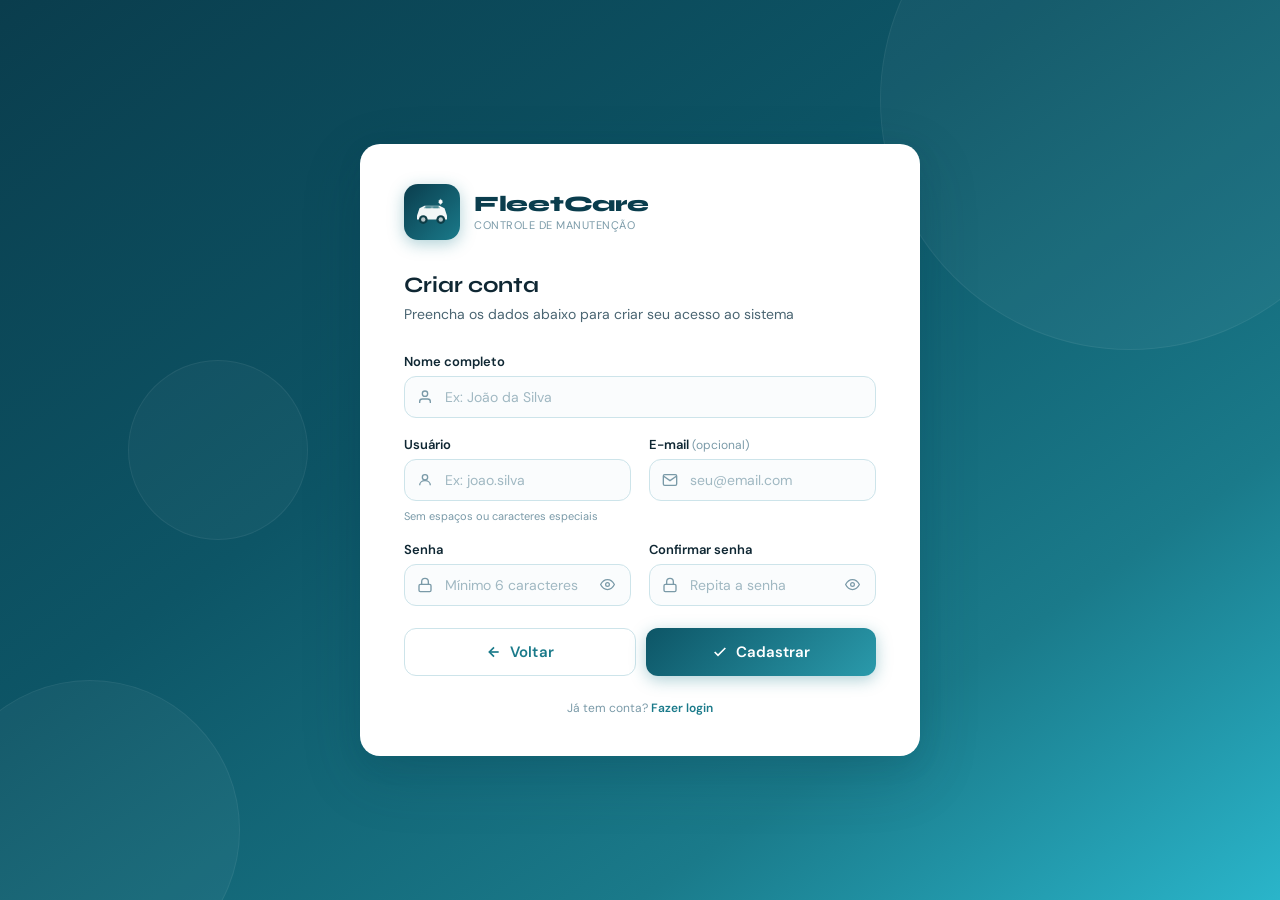
==== cadastro.html @ 8d5acd86 "Add files via upload" ====
<!DOCTYPE html>
<html lang="pt-BR">
<head>
  <meta charset="UTF-8"/>
  <meta name="viewport" content="width=device-width, initial-scale=1.0"/>
  <title>FleetCare – Cadastro</title>
  <link rel="icon" href="data:image/svg+xml,<svg xmlns='http://www.w3.org/2000/svg' viewBox='0 0 100 100'><text y='.9em' font-size='90'>🚗</text></svg>"/>
  <link href="https://fonts.googleapis.com/css2?family=Syne:wght@400;600;700;800&family=DM+Sans:ital,opsz,wght@0,9..40,300;0,9..40,400;0,9..40,500;1,9..40,300&display=swap" rel="stylesheet"/>
  <link rel="stylesheet" href="auth.css"/>
</head>
<body>

  <div class="auth-bg">
    <div class="auth-bg-shapes">
      <div class="shape shape-1"></div>
      <div class="shape shape-2"></div>
      <div class="shape shape-3"></div>
    </div>

    <div class="auth-card auth-card-wide">

      <!-- LOGO -->
      <div class="auth-logo">
        <div class="auth-logo-icon">
          <svg viewBox="0 0 64 64" fill="none" xmlns="http://www.w3.org/2000/svg">
            <path d="M8 38 L12 26 L20 22 L44 22 L52 26 L56 38 L56 44 L8 44 Z" fill="white" opacity="0.95"/>
            <path d="M19 26 L22 22 L42 22 L45 26 Z" fill="#1a6b78" opacity="0.6"/>
            <rect x="22" y="23" width="8" height="3" rx="1" fill="#1a6b78" opacity="0.5"/>
            <rect x="34" y="23" width="8" height="3" rx="1" fill="#1a6b78" opacity="0.5"/>
            <circle cx="18" cy="44" r="7" fill="#0d3d47"/>
            <circle cx="18" cy="44" r="3.5" fill="white" opacity="0.7"/>
            <circle cx="46" cy="44" r="7" fill="#0d3d47"/>
            <circle cx="46" cy="44" r="3.5" fill="white" opacity="0.7"/>
            <g transform="translate(38,8) scale(0.55)">
              <circle cx="14" cy="14" r="5" fill="white" opacity="0.9"/>
              <path d="M14 4 L15.5 8.5 L18 7 L17 10.5 L21 11 L18.5 14 L21 17 L17 17.5 L18 21 L15.5 19.5 L14 24 L12.5 19.5 L10 21 L11 17.5 L7 17 L9.5 14 L7 11 L11 10.5 L10 7 L12.5 8.5 Z" fill="white" opacity="0.9"/>
            </g>
          </svg>
        </div>
        <div>
          <div class="auth-logo-name">FleetCare</div>
          <div class="auth-logo-sub">Controle de Manutenção</div>
        </div>
      </div>

      <!-- TÍTULO -->
      <div class="auth-header">
        <h1 class="auth-title">Criar conta</h1>
        <p class="auth-desc">Preencha os dados abaixo para criar seu acesso ao sistema</p>
      </div>

      <!-- FORMULÁRIO CADASTRO -->
      <div class="auth-form">

        <div class="form-grid-2">

          <div class="form-group form-span-2">
            <label class="form-label">Nome completo</label>
            <div class="input-wrapper">
              <span class="input-icon">
                <svg width="16" height="16" viewBox="0 0 24 24" fill="none" stroke="currentColor" stroke-width="2"><path d="M20 21v-2a4 4 0 0 0-4-4H8a4 4 0 0 0-4 4v2"/><circle cx="12" cy="7" r="4"/></svg>
              </span>
              <input type="text" class="form-input" id="cadNome" placeholder="Ex: João da Silva" autocomplete="name"/>
            </div>
          </div>

          <div class="form-group">
            <label class="form-label">Usuário</label>
            <div class="input-wrapper">
              <span class="input-icon">
                <svg width="16" height="16" viewBox="0 0 24 24" fill="none" stroke="currentColor" stroke-width="2"><circle cx="12" cy="8" r="4"/><path d="M4 20c0-4 3.6-7 8-7s8 3 8 7"/></svg>
              </span>
              <input type="text" class="form-input" id="cadUsuario" placeholder="Ex: joao.silva" autocomplete="username"/>
            </div>
            <span class="form-hint">Sem espaços ou caracteres especiais</span>
          </div>

          <div class="form-group">
            <label class="form-label">E-mail <span class="form-optional">(opcional)</span></label>
            <div class="input-wrapper">
              <span class="input-icon">
                <svg width="16" height="16" viewBox="0 0 24 24" fill="none" stroke="currentColor" stroke-width="2"><path d="M4 4h16c1.1 0 2 .9 2 2v12c0 1.1-.9 2-2 2H4c-1.1 0-2-.9-2-2V6c0-1.1.9-2 2-2z"/><polyline points="22,6 12,13 2,6"/></svg>
              </span>
              <input type="email" class="form-input" id="cadEmail" placeholder="seu@email.com" autocomplete="email"/>
            </div>
          </div>

          <div class="form-group">
            <label class="form-label">Senha</label>
            <div class="input-wrapper">
              <span class="input-icon">
                <svg width="16" height="16" viewBox="0 0 24 24" fill="none" stroke="currentColor" stroke-width="2"><rect x="3" y="11" width="18" height="11" rx="2"/><path d="M7 11V7a5 5 0 0 1 10 0v4"/></svg>
              </span>
              <input type="password" class="form-input" id="cadSenha" placeholder="Mínimo 6 caracteres" autocomplete="new-password" oninput="checkSenhaForte()" onkeydown="if(event.key==='Enter') cadastrar()"/>
              <button class="toggle-pass" onclick="togglePass('cadSenha', this)" tabindex="-1">
                <svg width="15" height="15" viewBox="0 0 24 24" fill="none" stroke="currentColor" stroke-width="2"><path d="M1 12s4-8 11-8 11 8 11 8-4 8-11 8-11-8-11-8z"/><circle cx="12" cy="12" r="3"/></svg>
              </button>
            </div>
            <div class="senha-forte" id="senhaForte" style="display:none">
              <div class="senha-barra"><div class="senha-barra-fill" id="senhaBarraFill"></div></div>
              <span class="senha-label" id="senhaLabel"></span>
            </div>
          </div>

          <div class="form-group">
            <label class="form-label">Confirmar senha</label>
            <div class="input-wrapper">
              <span class="input-icon">
                <svg width="16" height="16" viewBox="0 0 24 24" fill="none" stroke="currentColor" stroke-width="2"><rect x="3" y="11" width="18" height="11" rx="2"/><path d="M7 11V7a5 5 0 0 1 10 0v4"/></svg>
              </span>
              <input type="password" class="form-input" id="cadConfirma" placeholder="Repita a senha" autocomplete="new-password" onkeydown="if(event.key==='Enter') cadastrar()"/>
              <button class="toggle-pass" onclick="togglePass('cadConfirma', this)" tabindex="-1">
                <svg width="15" height="15" viewBox="0 0 24 24" fill="none" stroke="currentColor" stroke-width="2"><path d="M1 12s4-8 11-8 11 8 11 8-4 8-11 8-11-8-11-8z"/><circle cx="12" cy="12" r="3"/></svg>
              </button>
            </div>
          </div>

        </div>

        <div id="cadErro" class="auth-erro" style="display:none"></div>

        <div class="auth-actions auth-actions-2">
          <button class="btn-auth btn-outline-auth" onclick="voltar()">
            <svg width="16" height="16" viewBox="0 0 24 24" fill="none" stroke="currentColor" stroke-width="2.5"><line x1="19" y1="12" x2="5" y2="12"/><polyline points="12 19 5 12 12 5"/></svg>
            Voltar
          </button>
          <button class="btn-auth btn-primary-auth" onclick="cadastrar()">
            <svg width="16" height="16" viewBox="0 0 24 24" fill="none" stroke="currentColor" stroke-width="2.5"><polyline points="20 6 9 17 4 12"/></svg>
            Cadastrar
          </button>
        </div>

      </div>

      <div class="auth-footer">
        <span>Já tem conta? <a href="login.html" class="auth-link">Fazer login</a></span>
      </div>

    </div>
  </div>

  <div class="toast" id="toast"></div>

  <script src="auth.js"></script>
</body>
</html>
---- auth.css ----
/* ===================================================
   FleetCare – Auth Pages (Login + Cadastro)
   =================================================== */

:root {
  --petrol: #1a7a8a;
  --petrol-dark: #0d5566;
  --petrol-deeper: #0a3d4d;
  --petrol-light: #2a9aab;
  --petrol-pale: #e6f4f7;
  --petrol-faint: #f0f9fb;
  --accent: #f0a500;
  --success: #16a34a;
  --success-light: #dcfce7;
  --danger: #dc2626;
  --danger-light: #fee2e2;
  --warning: #d97706;
  --warning-light: #fef3c7;
  --text: #0f2733;
  --text-muted: #4a6572;
  --text-light: #7a9aa8;
  --border: #cde4ea;
  --surface: #ffffff;
  --shadow-lg: 0 20px 60px rgba(10,60,77,0.18), 0 8px 24px rgba(10,60,77,0.1);
  --radius: 12px;
  --radius-lg: 20px;
}

*, *::before, *::after { box-sizing: border-box; margin: 0; padding: 0; }
html { scroll-behavior: smooth; }

body {
  font-family: 'DM Sans', sans-serif;
  min-height: 100vh;
  display: flex;
  align-items: center;
  justify-content: center;
  overflow-x: hidden;
}

/* ── BACKGROUND ── */
.auth-bg {
  position: fixed;
  inset: 0;
  background: linear-gradient(145deg, var(--petrol-deeper) 0%, var(--petrol-dark) 40%, var(--petrol) 75%, #2ab5ca 100%);
  display: flex;
  align-items: center;
  justify-content: center;
  padding: 20px;
  overflow: hidden;
}

/* Decorative shapes */
.auth-bg-shapes { position: absolute; inset: 0; pointer-events: none; }

.shape {
  position: absolute;
  border-radius: 50%;
  background: rgba(255,255,255,0.04);
  border: 1px solid rgba(255,255,255,0.06);
}

.shape-1 {
  width: 500px; height: 500px;
  top: -150px; right: -100px;
  animation: float1 12s ease-in-out infinite;
}

.shape-2 {
  width: 300px; height: 300px;
  bottom: -80px; left: -60px;
  animation: float2 9s ease-in-out infinite;
}

.shape-3 {
  width: 180px; height: 180px;
  top: 40%; left: 10%;
  background: rgba(255,255,255,0.03);
  animation: float1 15s ease-in-out infinite reverse;
}

@keyframes float1 {
  0%, 100% { transform: translate(0,0) scale(1); }
  50%       { transform: translate(-20px, 20px) scale(1.03); }
}
@keyframes float2 {
  0%, 100% { transform: translate(0,0) rotate(0deg); }
  50%       { transform: translate(15px, -15px) rotate(5deg); }
}

/* ── CARD ── */
.auth-card {
  position: relative;
  background: var(--surface);
  border-radius: var(--radius-lg);
  padding: 40px 44px;
  width: 100%;
  max-width: 440px;
  box-shadow: var(--shadow-lg);
  animation: cardIn 0.5s cubic-bezier(.34,1.2,.64,1);
  z-index: 1;
}

.auth-card-wide { max-width: 560px; }

@keyframes cardIn {
  from { opacity: 0; transform: translateY(30px) scale(0.96); }
  to   { opacity: 1; transform: translateY(0) scale(1); }
}

/* ── LOGO ── */
.auth-logo {
  display: flex;
  align-items: center;
  gap: 14px;
  margin-bottom: 32px;
}

.auth-logo-icon {
  width: 56px; height: 56px;
  background: linear-gradient(135deg, var(--petrol-deeper), var(--petrol));
  border-radius: 14px;
  display: flex;
  align-items: center;
  justify-content: center;
  padding: 8px;
  box-shadow: 0 4px 16px rgba(26,122,138,0.35);
}

.auth-logo-icon svg { width: 100%; height: 100%; }

.auth-logo-name {
  font-family: 'Syne', sans-serif;
  font-weight: 800;
  font-size: 22px;
  color: var(--petrol-deeper);
  letter-spacing: -0.3px;
  line-height: 1.1;
}

.auth-logo-sub {
  font-size: 11px;
  color: var(--text-light);
  letter-spacing: 0.5px;
  text-transform: uppercase;
  margin-top: 2px;
}

/* ── HEADER ── */
.auth-header { margin-bottom: 28px; }

.auth-title {
  font-family: 'Syne', sans-serif;
  font-weight: 700;
  font-size: 22px;
  color: var(--text);
  line-height: 1.2;
}

.auth-desc {
  font-size: 14px;
  color: var(--text-muted);
  margin-top: 5px;
  line-height: 1.5;
}

/* ── FORM ── */
.auth-form { display: flex; flex-direction: column; gap: 18px; }

.form-grid-2 {
  display: grid;
  grid-template-columns: 1fr 1fr;
  gap: 18px;
}

.form-span-2 { grid-column: 1 / -1; }

.form-group { display: flex; flex-direction: column; gap: 6px; }

.form-label {
  font-size: 13px;
  font-weight: 600;
  color: var(--text);
}

.form-optional {
  font-weight: 400;
  color: var(--text-light);
  font-size: 12px;
}

.form-hint {
  font-size: 11px;
  color: var(--text-light);
  margin-top: 2px;
}

/* ── INPUT WRAPPER ── */
.input-wrapper {
  position: relative;
  display: flex;
  align-items: center;
}

.input-icon {
  position: absolute;
  left: 13px;
  color: var(--text-light);
  display: flex;
  align-items: center;
  pointer-events: none;
}

.form-input {
  font-family: 'DM Sans', sans-serif;
  font-size: 14px;
  width: 100%;
  padding: 11px 40px 11px 40px;
  border: 1.5px solid var(--border);
  border-radius: var(--radius);
  background: #fafcfd;
  color: var(--text);
  outline: none;
  transition: border 0.18s, box-shadow 0.18s, background 0.18s;
}

.form-input::placeholder { color: #a0b8c2; }

.form-input:focus {
  border-color: var(--petrol);
  background: white;
  box-shadow: 0 0 0 3px rgba(26,122,138,0.12);
}

.form-input.error {
  border-color: var(--danger);
  box-shadow: 0 0 0 3px rgba(220,38,38,0.1);
}

.toggle-pass {
  position: absolute;
  right: 12px;
  background: none;
  border: none;
  cursor: pointer;
  color: var(--text-light);
  display: flex;
  align-items: center;
  padding: 4px;
  border-radius: 6px;
  transition: color 0.15s;
}

.toggle-pass:hover { color: var(--petrol); }
.toggle-pass.active { color: var(--petrol); }

/* ── FORÇA DA SENHA ── */
.senha-forte {
  display: flex;
  align-items: center;
  gap: 8px;
  margin-top: 4px;
}

.senha-barra {
  flex: 1;
  height: 4px;
  background: var(--border);
  border-radius: 99px;
  overflow: hidden;
}

.senha-barra-fill {
  height: 100%;
  border-radius: 99px;
  transition: width 0.3s, background 0.3s;
}

.senha-label {
  font-size: 11px;
  font-weight: 600;
  white-space: nowrap;
}

/* ── ERRO ── */
.auth-erro {
  background: var(--danger-light);
  color: var(--danger);
  font-size: 13px;
  font-weight: 500;
  padding: 10px 14px;
  border-radius: var(--radius);
  border: 1px solid #fca5a5;
  animation: erroIn 0.2s ease;
}

@keyframes erroIn {
  from { opacity: 0; transform: translateY(-4px); }
  to   { opacity: 1; transform: translateY(0); }
}

/* ── BUTTONS ── */
.auth-actions {
  display: flex;
  flex-direction: column;
  gap: 10px;
  margin-top: 4px;
}

.auth-actions-2 {
  flex-direction: row;
  justify-content: space-between;
}

.btn-auth {
  display: flex;
  align-items: center;
  justify-content: center;
  gap: 8px;
  font-family: 'DM Sans', sans-serif;
  font-size: 15px;
  font-weight: 600;
  padding: 13px 24px;
  border-radius: var(--radius);
  cursor: pointer;
  transition: all 0.18s;
  border: none;
  letter-spacing: 0.1px;
}

.btn-primary-auth {
  background: linear-gradient(135deg, var(--petrol-dark), var(--petrol-light));
  color: white;
  box-shadow: 0 4px 16px rgba(26,122,138,0.35);
  flex: 1;
}

.btn-primary-auth:hover {
  transform: translateY(-1px);
  box-shadow: 0 6px 20px rgba(26,122,138,0.45);
  background: linear-gradient(135deg, var(--petrol-deeper), var(--petrol));
}

.btn-primary-auth:active { transform: translateY(0); }

.btn-outline-auth {
  background: transparent;
  color: var(--petrol);
  border: 1.5px solid var(--border);
  flex: 1;
}

.btn-outline-auth:hover {
  border-color: var(--petrol);
  background: var(--petrol-faint);
  transform: translateY(-1px);
}

/* ── FOOTER ── */
.auth-footer {
  margin-top: 24px;
  text-align: center;
  font-size: 12px;
  color: var(--text-light);
}

.auth-link {
  color: var(--petrol);
  font-weight: 600;
  text-decoration: none;
  transition: color 0.15s;
}

.auth-link:hover { color: var(--petrol-dark); text-decoration: underline; }

/* ── TOAST ── */
.toast {
  position: fixed;
  bottom: 28px; right: 28px;
  background: var(--petrol-deeper);
  color: white;
  font-family: 'DM Sans', sans-serif;
  font-size: 14px;
  font-weight: 500;
  padding: 13px 20px;
  border-radius: 10px;
  box-shadow: 0 8px 28px rgba(10,60,77,0.3);
  transform: translateY(80px);
  opacity: 0;
  transition: all 0.3s cubic-bezier(.34,1.2,.64,1);
  z-index: 300;
  pointer-events: none;
  max-width: 320px;
}

.toast.show { transform: translateY(0); opacity: 1; }

/* ── RESPONSIVE ── */
@media (max-width: 600px) {
  .auth-card { padding: 28px 22px; }
  .auth-card-wide { padding: 28px 22px; }
  .form-grid-2 { grid-template-columns: 1fr; }
  .form-span-2 { grid-column: 1; }
  .auth-actions-2 { flex-direction: column-reverse; }
}
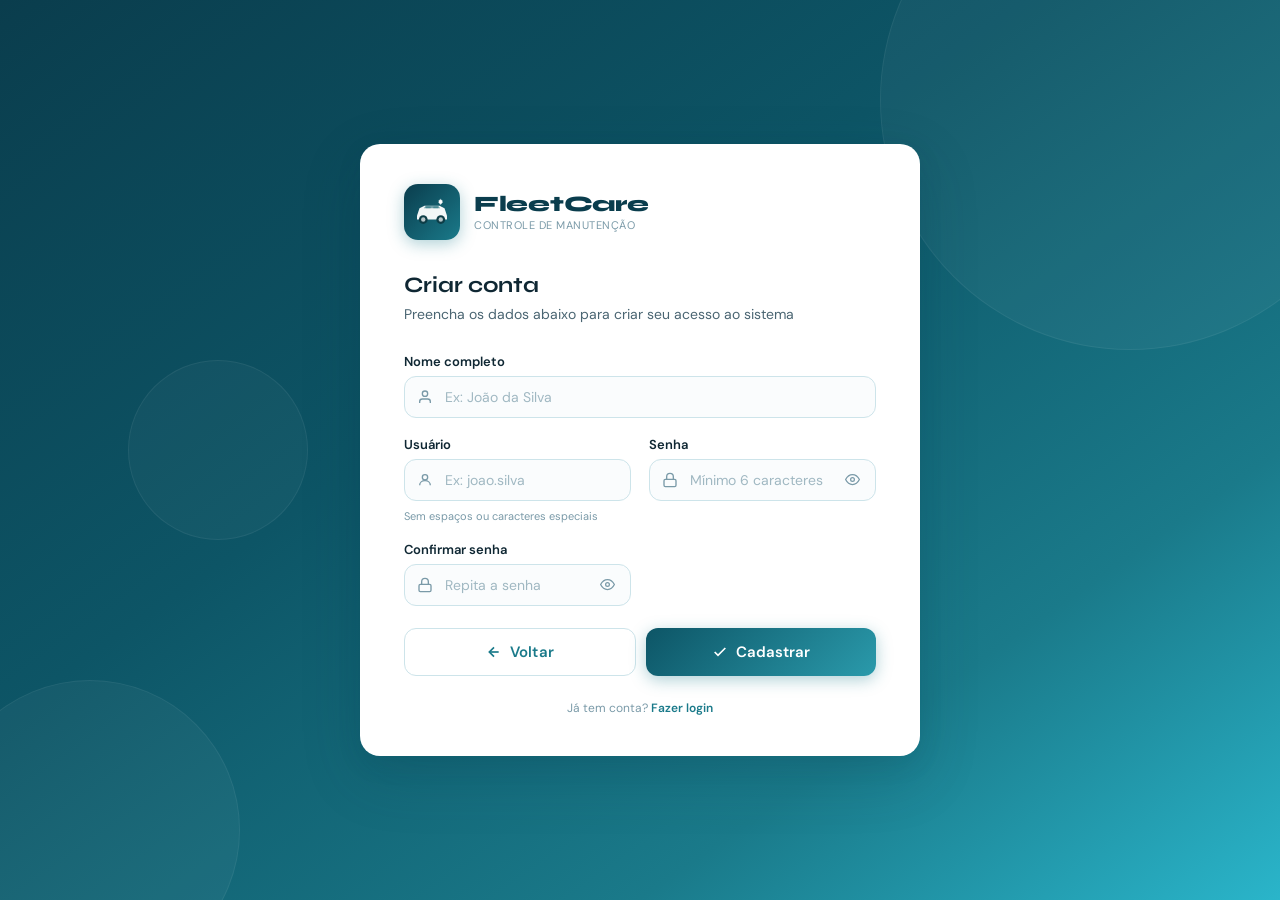
==== commit 5b014290: "Update cadastro.html" ====
--- a/cadastro.html
+++ b/cadastro.html
@@ -9,17 +9,13 @@
   <link rel="stylesheet" href="auth.css"/>
 </head>
 <body>
-
   <div class="auth-bg">
     <div class="auth-bg-shapes">
       <div class="shape shape-1"></div>
       <div class="shape shape-2"></div>
       <div class="shape shape-3"></div>
     </div>
-
     <div class="auth-card auth-card-wide">
-
-      <!-- LOGO -->
       <div class="auth-logo">
         <div class="auth-logo-icon">
           <svg viewBox="0 0 64 64" fill="none" xmlns="http://www.w3.org/2000/svg">
@@ -43,17 +39,13 @@
         </div>
       </div>
 
-      <!-- TÍTULO -->
       <div class="auth-header">
         <h1 class="auth-title">Criar conta</h1>
         <p class="auth-desc">Preencha os dados abaixo para criar seu acesso ao sistema</p>
       </div>
 
-      <!-- FORMULÁRIO CADASTRO -->
       <div class="auth-form">
-
         <div class="form-grid-2">
-
           <div class="form-group form-span-2">
             <label class="form-label">Nome completo</label>
             <div class="input-wrapper">
@@ -63,7 +55,6 @@
               <input type="text" class="form-input" id="cadNome" placeholder="Ex: João da Silva" autocomplete="name"/>
             </div>
           </div>
-
           <div class="form-group">
             <label class="form-label">Usuário</label>
             <div class="input-wrapper">
@@ -74,25 +65,14 @@
             </div>
             <span class="form-hint">Sem espaços ou caracteres especiais</span>
           </div>
-
-          <div class="form-group">
-            <label class="form-label">E-mail <span class="form-optional">(opcional)</span></label>
-            <div class="input-wrapper">
-              <span class="input-icon">
-                <svg width="16" height="16" viewBox="0 0 24 24" fill="none" stroke="currentColor" stroke-width="2"><path d="M4 4h16c1.1 0 2 .9 2 2v12c0 1.1-.9 2-2 2H4c-1.1 0-2-.9-2-2V6c0-1.1.9-2 2-2z"/><polyline points="22,6 12,13 2,6"/></svg>
-              </span>
-              <input type="email" class="form-input" id="cadEmail" placeholder="seu@email.com" autocomplete="email"/>
-            </div>
-          </div>
-
           <div class="form-group">
             <label class="form-label">Senha</label>
             <div class="input-wrapper">
               <span class="input-icon">
                 <svg width="16" height="16" viewBox="0 0 24 24" fill="none" stroke="currentColor" stroke-width="2"><rect x="3" y="11" width="18" height="11" rx="2"/><path d="M7 11V7a5 5 0 0 1 10 0v4"/></svg>
               </span>
-              <input type="password" class="form-input" id="cadSenha" placeholder="Mínimo 6 caracteres" autocomplete="new-password" oninput="checkSenhaForte()" onkeydown="if(event.key==='Enter') cadastrar()"/>
-              <button class="toggle-pass" onclick="togglePass('cadSenha', this)" tabindex="-1">
+              <input type="password" class="form-input" id="cadSenha" placeholder="Mínimo 6 caracteres" autocomplete="new-password" oninput="checkSenhaForte()"/>
+              <button type="button" class="toggle-pass" onclick="togglePass('cadSenha', this)" tabindex="-1">
                 <svg width="15" height="15" viewBox="0 0 24 24" fill="none" stroke="currentColor" stroke-width="2"><path d="M1 12s4-8 11-8 11 8 11 8-4 8-11 8-11-8-11-8z"/><circle cx="12" cy="12" r="3"/></svg>
               </button>
             </div>
@@ -101,46 +81,38 @@
               <span class="senha-label" id="senhaLabel"></span>
             </div>
           </div>
-
           <div class="form-group">
             <label class="form-label">Confirmar senha</label>
             <div class="input-wrapper">
               <span class="input-icon">
                 <svg width="16" height="16" viewBox="0 0 24 24" fill="none" stroke="currentColor" stroke-width="2"><rect x="3" y="11" width="18" height="11" rx="2"/><path d="M7 11V7a5 5 0 0 1 10 0v4"/></svg>
               </span>
-              <input type="password" class="form-input" id="cadConfirma" placeholder="Repita a senha" autocomplete="new-password" onkeydown="if(event.key==='Enter') cadastrar()"/>
-              <button class="toggle-pass" onclick="togglePass('cadConfirma', this)" tabindex="-1">
+              <input type="password" class="form-input" id="cadConfirma" placeholder="Repita a senha" autocomplete="new-password"/>
+              <button type="button" class="toggle-pass" onclick="togglePass('cadConfirma', this)" tabindex="-1">
                 <svg width="15" height="15" viewBox="0 0 24 24" fill="none" stroke="currentColor" stroke-width="2"><path d="M1 12s4-8 11-8 11 8 11 8-4 8-11 8-11-8-11-8z"/><circle cx="12" cy="12" r="3"/></svg>
               </button>
             </div>
           </div>
-
         </div>
-
         <div id="cadErro" class="auth-erro" style="display:none"></div>
-
         <div class="auth-actions auth-actions-2">
-          <button class="btn-auth btn-outline-auth" onclick="voltar()">
+          <button type="button" class="btn-auth btn-outline-auth" onclick="voltar()">
             <svg width="16" height="16" viewBox="0 0 24 24" fill="none" stroke="currentColor" stroke-width="2.5"><line x1="19" y1="12" x2="5" y2="12"/><polyline points="12 19 5 12 12 5"/></svg>
             Voltar
           </button>
-          <button class="btn-auth btn-primary-auth" onclick="cadastrar()">
+          <button type="button" class="btn-auth btn-primary-auth" onclick="cadastrar()">
             <svg width="16" height="16" viewBox="0 0 24 24" fill="none" stroke="currentColor" stroke-width="2.5"><polyline points="20 6 9 17 4 12"/></svg>
             Cadastrar
           </button>
         </div>
-
       </div>
 
       <div class="auth-footer">
         <span>Já tem conta? <a href="login.html" class="auth-link">Fazer login</a></span>
       </div>
-
     </div>
   </div>
-
   <div class="toast" id="toast"></div>
-
   <script src="auth.js"></script>
 </body>
 </html>
--- a/auth.css
+++ b/auth.css
@@ -9,13 +9,8 @@
   --petrol-light: #2a9aab;
   --petrol-pale: #e6f4f7;
   --petrol-faint: #f0f9fb;
-  --accent: #f0a500;
-  --success: #16a34a;
-  --success-light: #dcfce7;
   --danger: #dc2626;
   --danger-light: #fee2e2;
-  --warning: #d97706;
-  --warning-light: #fef3c7;
   --text: #0f2733;
   --text-muted: #4a6572;
   --text-light: #7a9aa8;
@@ -38,368 +33,146 @@
   overflow-x: hidden;
 }
 
-/* ── BACKGROUND ── */
 .auth-bg {
-  position: fixed;
-  inset: 0;
+  position: fixed; inset: 0;
   background: linear-gradient(145deg, var(--petrol-deeper) 0%, var(--petrol-dark) 40%, var(--petrol) 75%, #2ab5ca 100%);
-  display: flex;
-  align-items: center;
-  justify-content: center;
-  padding: 20px;
-  overflow: hidden;
+  display: flex; align-items: center; justify-content: center;
+  padding: 20px; overflow: hidden;
 }
 
-/* Decorative shapes */
 .auth-bg-shapes { position: absolute; inset: 0; pointer-events: none; }
 
 .shape {
-  position: absolute;
-  border-radius: 50%;
+  position: absolute; border-radius: 50%;
   background: rgba(255,255,255,0.04);
   border: 1px solid rgba(255,255,255,0.06);
 }
+.shape-1 { width: 500px; height: 500px; top: -150px; right: -100px; animation: float1 12s ease-in-out infinite; }
+.shape-2 { width: 300px; height: 300px; bottom: -80px; left: -60px;  animation: float2 9s  ease-in-out infinite; }
+.shape-3 { width: 180px; height: 180px; top: 40%; left: 10%; background: rgba(255,255,255,0.03); animation: float1 15s ease-in-out infinite reverse; }
 
-.shape-1 {
-  width: 500px; height: 500px;
-  top: -150px; right: -100px;
-  animation: float1 12s ease-in-out infinite;
+@keyframes float1 { 0%,100%{transform:translate(0,0) scale(1)} 50%{transform:translate(-20px,20px) scale(1.03)} }
+@keyframes float2 { 0%,100%{transform:translate(0,0) rotate(0deg)} 50%{transform:translate(15px,-15px) rotate(5deg)} }
+
+.auth-card {
+  position: relative; background: var(--surface);
+  border-radius: var(--radius-lg); padding: 40px 44px;
+  width: 100%; max-width: 440px;
+  box-shadow: var(--shadow-lg);
+  animation: cardIn 0.5s cubic-bezier(.34,1.2,.64,1); z-index: 1;
 }
-
-.shape-2 {
-  width: 300px; height: 300px;
-  bottom: -80px; left: -60px;
-  animation: float2 9s ease-in-out infinite;
-}
-
-.shape-3 {
-  width: 180px; height: 180px;
-  top: 40%; left: 10%;
-  background: rgba(255,255,255,0.03);
-  animation: float1 15s ease-in-out infinite reverse;
-}
-
-@keyframes float1 {
-  0%, 100% { transform: translate(0,0) scale(1); }
-  50%       { transform: translate(-20px, 20px) scale(1.03); }
-}
-@keyframes float2 {
-  0%, 100% { transform: translate(0,0) rotate(0deg); }
-  50%       { transform: translate(15px, -15px) rotate(5deg); }
-}
-
-/* ── CARD ── */
-.auth-card {
-  position: relative;
-  background: var(--surface);
-  border-radius: var(--radius-lg);
-  padding: 40px 44px;
-  width: 100%;
-  max-width: 440px;
-  box-shadow: var(--shadow-lg);
-  animation: cardIn 0.5s cubic-bezier(.34,1.2,.64,1);
-  z-index: 1;
-}
-
 .auth-card-wide { max-width: 560px; }
 
-@keyframes cardIn {
-  from { opacity: 0; transform: translateY(30px) scale(0.96); }
-  to   { opacity: 1; transform: translateY(0) scale(1); }
-}
+@keyframes cardIn { from{opacity:0;transform:translateY(30px) scale(0.96)} to{opacity:1;transform:translateY(0) scale(1)} }
 
-/* ── LOGO ── */
-.auth-logo {
-  display: flex;
-  align-items: center;
-  gap: 14px;
-  margin-bottom: 32px;
-}
+.auth-logo { display: flex; align-items: center; gap: 14px; margin-bottom: 32px; }
 
 .auth-logo-icon {
   width: 56px; height: 56px;
   background: linear-gradient(135deg, var(--petrol-deeper), var(--petrol));
-  border-radius: 14px;
-  display: flex;
-  align-items: center;
-  justify-content: center;
-  padding: 8px;
-  box-shadow: 0 4px 16px rgba(26,122,138,0.35);
+  border-radius: 14px; display: flex; align-items: center; justify-content: center;
+  padding: 8px; box-shadow: 0 4px 16px rgba(26,122,138,0.35);
 }
-
 .auth-logo-icon svg { width: 100%; height: 100%; }
 
-.auth-logo-name {
-  font-family: 'Syne', sans-serif;
-  font-weight: 800;
-  font-size: 22px;
-  color: var(--petrol-deeper);
-  letter-spacing: -0.3px;
-  line-height: 1.1;
-}
+.auth-logo-name { font-family: 'Syne', sans-serif; font-weight: 800; font-size: 22px; color: var(--petrol-deeper); letter-spacing: -0.3px; line-height: 1.1; }
+.auth-logo-sub  { font-size: 11px; color: var(--text-light); letter-spacing: 0.5px; text-transform: uppercase; margin-top: 2px; }
 
-.auth-logo-sub {
-  font-size: 11px;
-  color: var(--text-light);
-  letter-spacing: 0.5px;
-  text-transform: uppercase;
-  margin-top: 2px;
-}
+.auth-header { margin-bottom: 28px; }
+.auth-title  { font-family: 'Syne', sans-serif; font-weight: 700; font-size: 22px; color: var(--text); line-height: 1.2; }
+.auth-desc   { font-size: 14px; color: var(--text-muted); margin-top: 5px; line-height: 1.5; }
 
-/* ── HEADER ── */
-.auth-header { margin-bottom: 28px; }
-
-.auth-title {
-  font-family: 'Syne', sans-serif;
-  font-weight: 700;
-  font-size: 22px;
-  color: var(--text);
-  line-height: 1.2;
-}
-
-.auth-desc {
-  font-size: 14px;
-  color: var(--text-muted);
-  margin-top: 5px;
-  line-height: 1.5;
-}
-
-/* ── FORM ── */
 .auth-form { display: flex; flex-direction: column; gap: 18px; }
 
-.form-grid-2 {
-  display: grid;
-  grid-template-columns: 1fr 1fr;
-  gap: 18px;
-}
+.form-grid-2 { display: grid; grid-template-columns: 1fr 1fr; gap: 18px; }
+.form-span-2 { grid-column: 1 / -1; }
+.form-group  { display: flex; flex-direction: column; gap: 6px; }
+.form-label  { font-size: 13px; font-weight: 600; color: var(--text); }
+.form-optional { font-weight: 400; color: var(--text-light); font-size: 12px; }
+.form-hint   { font-size: 11px; color: var(--text-light); margin-top: 2px; }
 
-.form-span-2 { grid-column: 1 / -1; }
-
-.form-group { display: flex; flex-direction: column; gap: 6px; }
-
-.form-label {
-  font-size: 13px;
-  font-weight: 600;
-  color: var(--text);
-}
-
-.form-optional {
-  font-weight: 400;
-  color: var(--text-light);
-  font-size: 12px;
-}
-
-.form-hint {
-  font-size: 11px;
-  color: var(--text-light);
-  margin-top: 2px;
-}
-
-/* ── INPUT WRAPPER ── */
-.input-wrapper {
-  position: relative;
-  display: flex;
-  align-items: center;
-}
+.input-wrapper { position: relative; display: flex; align-items: center; }
 
 .input-icon {
-  position: absolute;
-  left: 13px;
-  color: var(--text-light);
-  display: flex;
-  align-items: center;
-  pointer-events: none;
+  position: absolute; left: 13px; color: var(--text-light);
+  display: flex; align-items: center; pointer-events: none;
 }
 
 .form-input {
-  font-family: 'DM Sans', sans-serif;
-  font-size: 14px;
-  width: 100%;
+  font-family: 'DM Sans', sans-serif; font-size: 14px; width: 100%;
   padding: 11px 40px 11px 40px;
-  border: 1.5px solid var(--border);
-  border-radius: var(--radius);
-  background: #fafcfd;
-  color: var(--text);
-  outline: none;
+  border: 1.5px solid var(--border); border-radius: var(--radius);
+  background: #fafcfd; color: var(--text); outline: none;
   transition: border 0.18s, box-shadow 0.18s, background 0.18s;
 }
-
 .form-input::placeholder { color: #a0b8c2; }
-
-.form-input:focus {
-  border-color: var(--petrol);
-  background: white;
-  box-shadow: 0 0 0 3px rgba(26,122,138,0.12);
-}
-
-.form-input.error {
-  border-color: var(--danger);
-  box-shadow: 0 0 0 3px rgba(220,38,38,0.1);
-}
+.form-input:focus { border-color: var(--petrol); background: white; box-shadow: 0 0 0 3px rgba(26,122,138,0.12); }
+.form-input.error { border-color: var(--danger); box-shadow: 0 0 0 3px rgba(220,38,38,0.1); }
 
 .toggle-pass {
-  position: absolute;
-  right: 12px;
-  background: none;
-  border: none;
-  cursor: pointer;
-  color: var(--text-light);
-  display: flex;
-  align-items: center;
-  padding: 4px;
-  border-radius: 6px;
-  transition: color 0.15s;
+  position: absolute; right: 12px; background: none; border: none;
+  cursor: pointer; color: var(--text-light);
+  display: flex; align-items: center; padding: 4px; border-radius: 6px; transition: color 0.15s;
 }
-
-.toggle-pass:hover { color: var(--petrol); }
+.toggle-pass:hover  { color: var(--petrol); }
 .toggle-pass.active { color: var(--petrol); }
 
-/* ── FORÇA DA SENHA ── */
-.senha-forte {
-  display: flex;
-  align-items: center;
-  gap: 8px;
-  margin-top: 4px;
-}
+.senha-forte { display: flex; align-items: center; gap: 8px; margin-top: 4px; }
+.senha-barra { flex: 1; height: 4px; background: var(--border); border-radius: 99px; overflow: hidden; }
+.senha-barra-fill { height: 100%; border-radius: 99px; transition: width 0.3s, background 0.3s; }
+.senha-label { font-size: 11px; font-weight: 600; white-space: nowrap; }
 
-.senha-barra {
-  flex: 1;
-  height: 4px;
-  background: var(--border);
-  border-radius: 99px;
-  overflow: hidden;
-}
-
-.senha-barra-fill {
-  height: 100%;
-  border-radius: 99px;
-  transition: width 0.3s, background 0.3s;
-}
-
-.senha-label {
-  font-size: 11px;
-  font-weight: 600;
-  white-space: nowrap;
-}
-
-/* ── ERRO ── */
 .auth-erro {
-  background: var(--danger-light);
-  color: var(--danger);
-  font-size: 13px;
-  font-weight: 500;
-  padding: 10px 14px;
-  border-radius: var(--radius);
-  border: 1px solid #fca5a5;
+  background: var(--danger-light); color: var(--danger);
+  font-size: 13px; font-weight: 500; padding: 10px 14px;
+  border-radius: var(--radius); border: 1px solid #fca5a5;
   animation: erroIn 0.2s ease;
 }
+@keyframes erroIn { from{opacity:0;transform:translateY(-4px)} to{opacity:1;transform:translateY(0)} }
 
-@keyframes erroIn {
-  from { opacity: 0; transform: translateY(-4px); }
-  to   { opacity: 1; transform: translateY(0); }
-}
-
-/* ── BUTTONS ── */
-.auth-actions {
-  display: flex;
-  flex-direction: column;
-  gap: 10px;
-  margin-top: 4px;
-}
-
-.auth-actions-2 {
-  flex-direction: row;
-  justify-content: space-between;
-}
+.auth-actions { display: flex; flex-direction: column; gap: 10px; margin-top: 4px; }
+.auth-actions-2 { flex-direction: row; justify-content: space-between; }
 
 .btn-auth {
-  display: flex;
-  align-items: center;
-  justify-content: center;
-  gap: 8px;
-  font-family: 'DM Sans', sans-serif;
-  font-size: 15px;
-  font-weight: 600;
-  padding: 13px 24px;
-  border-radius: var(--radius);
-  cursor: pointer;
-  transition: all 0.18s;
-  border: none;
-  letter-spacing: 0.1px;
+  display: flex; align-items: center; justify-content: center; gap: 8px;
+  font-family: 'DM Sans', sans-serif; font-size: 15px; font-weight: 600;
+  padding: 13px 24px; border-radius: var(--radius);
+  cursor: pointer; transition: all 0.18s; border: none; letter-spacing: 0.1px;
 }
 
 .btn-primary-auth {
   background: linear-gradient(135deg, var(--petrol-dark), var(--petrol-light));
-  color: white;
-  box-shadow: 0 4px 16px rgba(26,122,138,0.35);
-  flex: 1;
+  color: white; box-shadow: 0 4px 16px rgba(26,122,138,0.35); flex: 1;
 }
-
-.btn-primary-auth:hover {
-  transform: translateY(-1px);
-  box-shadow: 0 6px 20px rgba(26,122,138,0.45);
-  background: linear-gradient(135deg, var(--petrol-deeper), var(--petrol));
-}
-
+.btn-primary-auth:hover { transform: translateY(-1px); box-shadow: 0 6px 20px rgba(26,122,138,0.45); background: linear-gradient(135deg, var(--petrol-deeper), var(--petrol)); }
 .btn-primary-auth:active { transform: translateY(0); }
 
 .btn-outline-auth {
-  background: transparent;
-  color: var(--petrol);
-  border: 1.5px solid var(--border);
-  flex: 1;
+  background: transparent; color: var(--petrol);
+  border: 1.5px solid var(--border); flex: 1;
 }
+.btn-outline-auth:hover { border-color: var(--petrol); background: var(--petrol-faint); transform: translateY(-1px); }
 
-.btn-outline-auth:hover {
-  border-color: var(--petrol);
-  background: var(--petrol-faint);
-  transform: translateY(-1px);
-}
-
-/* ── FOOTER ── */
-.auth-footer {
-  margin-top: 24px;
-  text-align: center;
-  font-size: 12px;
-  color: var(--text-light);
-}
-
-.auth-link {
-  color: var(--petrol);
-  font-weight: 600;
-  text-decoration: none;
-  transition: color 0.15s;
-}
-
+.auth-footer { margin-top: 24px; text-align: center; font-size: 12px; color: var(--text-light); }
+.auth-link { color: var(--petrol); font-weight: 600; text-decoration: none; transition: color 0.15s; }
 .auth-link:hover { color: var(--petrol-dark); text-decoration: underline; }
 
-/* ── TOAST ── */
 .toast {
-  position: fixed;
-  bottom: 28px; right: 28px;
-  background: var(--petrol-deeper);
-  color: white;
-  font-family: 'DM Sans', sans-serif;
-  font-size: 14px;
-  font-weight: 500;
-  padding: 13px 20px;
-  border-radius: 10px;
+  position: fixed; bottom: 28px; right: 28px;
+  background: var(--petrol-deeper); color: white;
+  font-family: 'DM Sans', sans-serif; font-size: 14px; font-weight: 500;
+  padding: 13px 20px; border-radius: 10px;
   box-shadow: 0 8px 28px rgba(10,60,77,0.3);
-  transform: translateY(80px);
-  opacity: 0;
+  transform: translateY(80px); opacity: 0;
   transition: all 0.3s cubic-bezier(.34,1.2,.64,1);
-  z-index: 300;
-  pointer-events: none;
-  max-width: 320px;
+  z-index: 300; pointer-events: none; max-width: 320px;
 }
-
 .toast.show { transform: translateY(0); opacity: 1; }
 
-/* ── RESPONSIVE ── */
 @media (max-width: 600px) {
-  .auth-card { padding: 28px 22px; }
+  .auth-card      { padding: 28px 22px; }
   .auth-card-wide { padding: 28px 22px; }
-  .form-grid-2 { grid-template-columns: 1fr; }
-  .form-span-2 { grid-column: 1; }
+  .form-grid-2    { grid-template-columns: 1fr; }
+  .form-span-2    { grid-column: 1; }
   .auth-actions-2 { flex-direction: column-reverse; }
 }
